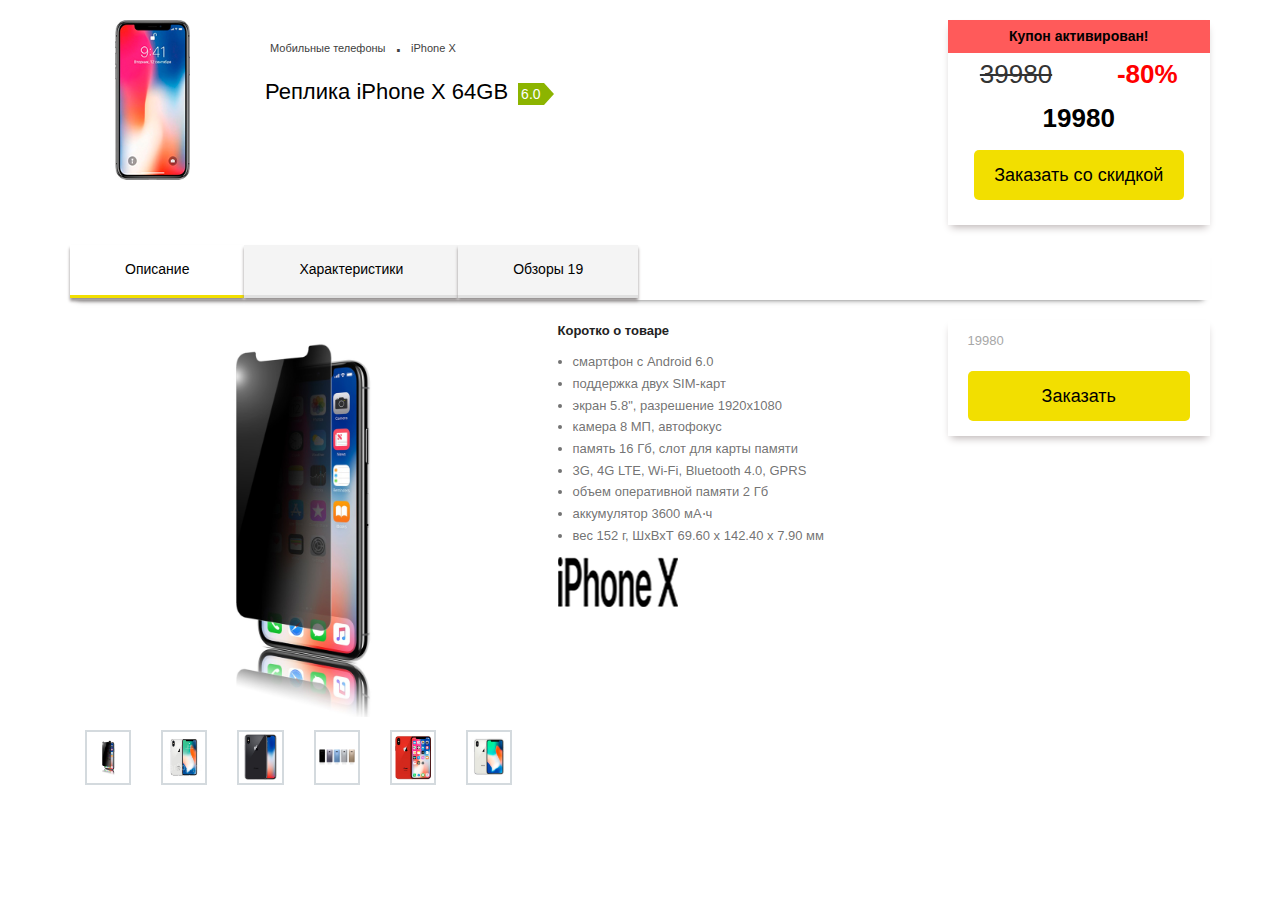
==== Ntcn/Test/index.html @ 2e4c531d "Тестовое" ====
<!DOCTYPE html>
<html lang="ru">
<head>

<script src="https://cdnjs.cloudflare.com/ajax/libs/jquery/2.1.4/jquery.min.js"></script>
<script src="js/jquery.inputmask.bundle.js"></script>

	<title>Смартфон Samsung Galaxy S8</title>
	<link rel="" type="" href="">
	<meta charset="utf-8">
	<meta name="viewport" content="width=device-width, initial-scale=1">
	<meta name="viewport" content="width=device-width, initial-scale=1, maximum-scale=1, user-scalable=no">
	<link rel="stylesheet" type="text/css" href="css/bootstrap.css">
	<link rel="stylesheet" type="text/css" href="css/text.css">
	<link rel="stylesheet" type="text/css" href="css/media.css">
	<link rel="shortcut icon" href="favicon83.ico">
	<link rel="stylesheet" href="https://use.fontawesome.com/releases/v5.8.1/css/all.css" integrity="sha384-50oBUHEmvpQ+1lW4y57PTFmhCaXp0ML5d60M1M7uH2+nqUivzIebhndOJK28anvf" crossorigin="anonymous">
	<meta property="og:title" content="Смартфон Samsung Galaxy S8"/>
    <meta property="og:description" content="По лучшей цене. Есть в наличии"/>
    <meta property="og:image" content="images/6.jpg"/>
<script type="text/javascript">
                                        offers = '{"RU":{"country":"\u0420\u043e\u0441\u0441\u0438\u044f","cost":"9990","cost_delivery":"500","currency":"\u0440\u0443\u0431.","cost_promo":19980},"UA":{"country":"\u0423\u043a\u0440\u0430\u0438\u043d\u0430","cost":"3399","cost_delivery":"100","currency":"\u0433\u0440\u043d.","cost_promo":"16995"},"KZ":{"country":"\u041a\u0430\u0437\u0430\u0445\u0441\u0442\u0430\u043d","cost":"42000","cost_delivery":"2000","currency":"\u0442\u0435\u043d\u0433\u0435","cost_promo":"210000"}}';
                                        country_name = 'Russian Federation';
                                        country_code = 'RU'; flex_geo_enable = 'true';
                                        // add variable for some additional params
                                        custom_params = '';
                                    </script>
                                    </head>
<body>
<!-- Modal transition -->

<div id="bg_popup">
<div id="popup">
<a class="close"><i class="fas fa-times"></i></a>	
<form class="form">
<label for="name">Имя</label>
<input type="text" id="name" name="name" class="style" placeholder="Имя*" required>
<label for="tel">Телефон</label>
<input type="tel" id="tel" name="tel" class="style" placeholder="8(XXX)XXX-XX-XX" pattern="8\([0-9]{3}\)[0-9]{3}-[0-9]{2}-[0-9]{2}" required>
 <button class="btn">Заказать</button>			 
</form>
</div>
</div>
	<header>
		<div class="container">
			<div class="row">
				<div class="col-lg-2 col-md-2 col-sm-2 col-xs-12">
					<div class="logo">
						<a href=""><img src="images/iphone.logo.jpg"></a>
					</div>
				</div>
				<div class="col-lg-7 col-md-7 col-sm-6 col-xs-12">
					<div class="title">
						<div class="title-a">
							<a href="#">Мобильные телефоны</a>
							<span>.</span>
							<a href="#">iPhone X</a>
						</div>
						<div class="title-h1">
							<h1><a href="#">Реплика iPhone X 64GB</a><span>6.0</span></h1>
						</div>
					</div>
				</div>
				<div class="col-lg-3 col-md-3 col-sm-4 col-xs-12">
					<div class="count">
						<div class="count-text-info">
							<span>Купон активирован!</span>
						</div>
						<div class="count-sum-sale">
						<span class="aftr-sum">39980 </span>
							<span class="before-sum">-80%</span>
						</div>
						<div class="count-head-sum">
							<span>19980</span>
						</div>
						<div class="count-sum-btn">
							<button data-toggle="modal" data-target="#myModal">Заказать со скидкой</button>
						</div>
					</div>
				</div>
			</div>
		</div>
	</header>
	<nav>
		<div class="container">
			<div class="row">
				<div class="col-lg-12 col-md-12 col-sm-12 col-xs-12">
					<div class="menu">
						<ul>
							<li><a href="#"  onclick="showDiv('1');return false" class="main-active">Описание</a></li>
							<li><a href="#"  onclick="showDiv('2');return false">Характеристики</a></li>
							<li><a href="#"  onclick="showDiv('3');return false">Обзоры 19</a></li>
						</ul>
					</div>
				</div>
			</div>
		</div>
	</nav>



<div id="divLinks">
<div class="description" id="room1">
	<section class="section1">
		<div class="container">
			<div class="row">
				<div class="col-lg-5 col-md-5 col-sm-7 col-xs-12">
					<div class="sec1-slider-box">
						  	<div class="mySlides">
		    					<img src="images/1.jpg" id="zoom_1">
						  	</div>
						  	<div class="mySlides">
						    	<img src="images/2.jpg" id="zoom_2">
						  	</div>
						  	<div class="mySlides">
						    	<img src="images/3.jpg" id="zoom_3">
						  	</div>
						  	<div class="mySlides">
						    	<img src="images/4.jpg" id="zoom_4">
						  	</div>
						  	<div class="mySlides">
						    	<img src="images/5.jpg" id="zoom_5">
						  	</div>
						  		<div class="mySlides">
						    	<img src="images/6.jpg" id="zoom_6">
						  	</div>

					  	<div class="col-lg-2 col-md-2 col-sm-2 col-xs-4">
					  		<div class="cursor">
					      		<img src="images/1.jpg" onclick="currentSlide(1)">
					      	</div>
					    </div>
					    <div class="col-lg-2 col-md-2 col-sm-2 col-xs-4">
					    	<div class="cursor">
					      		<img src="images/2.jpg" onclick="currentSlide(2)">
					  		</div>
					    </div>
					    <div class="col-lg-2 col-md-2 col-sm-2 col-xs-4">
					    	<div class="cursor">
					 	 		<img src="images/3.jpg" onclick="currentSlide(3)">
					 		</div>
					    </div>
					    <div class="col-lg-2 col-md-2 col-sm-2 col-xs-4">
					    	<div class="cursor">
					      		<img src="images/4.jpeg" onclick="currentSlide(4)">
					  		</div>
					    </div>
					     <div class="col-lg-2 col-md-2 col-sm-2 col-xs-4">
					    	<div class="cursor">
					      		<img src="images/5.jpg" onclick="currentSlide(5)">
					  		</div>
					    </div>
					     <div class="col-lg-2 col-md-2 col-sm-2 col-xs-4">
					    	<div class="cursor">
					      		<img src="images/6.jpg" onclick="currentSlide(6)">
					  		</div>
					    </div>

					</div>
				</div>
				<div class="col-lg-4 col-md-4 col-sm-5 col-xs-12">
					<div class="info-tavarov">
						<p>Коротко о товаре</p>
						<ul>
							<li>смартфон с Android 6.0</li>
							<li>поддержка двух SIM-карт</li>
							<li>экран 5.8", разрешение 1920x1080</li>
							<li>камера 8 МП, автофокус</li>
							<li>память 16 Гб, слот для карты памяти</li>
							<li>3G, 4G LTE, Wi-Fi, Bluetooth 4.0, GPRS</li>
							<li>объем оперативной памяти 2 Гб</li>
							<li>аккумулятор 3600 мА⋅ч</li>
							<li>вес 152 г, ШxВxТ 69.60 x 142.40 x 7.90 мм</li>
						</ul>

					</div>
					<div class="samsung-logo">
						<img src="images/samsung-logo.png">

					</div>
				</div>
				<div class="col-lg-3 col-md-3 col-sm-12 col-xs-12">
					<div class="delyvery">
						<span>19980</span>
						<!--<span class="main-check">Цвет товара:
							<label>
								<input type="radio" name="gender">
								<span class="checkmark chcol-1"></span>
							</label>
							<label>
								<input type="radio" name="gender">
								<span class="checkmark chcol-2"></span>
							</label>
							<label>
								<input type="radio" name="gender">
								<span class="checkmark chcol-3"></span>
							</label>
							<label>
								<input type="radio" name="gender">
								<span class="checkmark chcol-4"></span>
							</label>
						</span>-->
						<button data-toggle="modal" data-target="#myModal">Заказать</button>
					</div>
				</div>
			</div>
		</div>
	</section>
</div>

<div class="description" id="room2">
	<section class="section2">
		<div class="container">
			<div class="row">
				<div class="col-lg-12 col-md-12 col-sm-12 col-xs-12">
					<div class="sec2-title">
						<h2>Подробные характеристики</h2>
					</div>
					<ul class="color">
						<li><span class="af-span">Цвет</span>
							<span class="liner"></span>
							<span class="cl1"></span>
							<span class="cl2"></span>
							<span class="cl3"></span>
							<span class="cl4"></span>
						</li>
					</ul>
					<p class="main-title">Общие характеристики</p>
					<ul class="color">
						<li><span class="af-span">Тип</span>
							<span class="liner"></span>
							<span class="main-span">смартфон</span>
						</li>
						<li><span class="af-span">Версия ОС</span>
							<span class="liner"></span>
							<span class="main-span">Android 6.0</span>
						</li>
						<li><span class="af-span">Тип корпуса</span>
							<span class="liner"></span>
							<span class="main-span">моноблок</span>
						</li>
						<li><span class="af-span">Тип SIM-карты</span>
							<span class="liner"></span>
							<span class="main-span">nano SIM</span>
						</li>
						<li><span class="af-span">Количество SIM-карт</span>
							<span class="liner"></span>
							<span class="main-span">2</span>
						</li>
						<li><span class="af-span">Режим работы нескольких SIM-карт</span>
							<span class="liner"></span>
							<span class="main-span">попеременный</span>
						</li>
						<li><span class="af-span">Вес</span>
							<span class="liner"></span>
							<span class="main-span">152 г</span>
						</li>
						<li><span class="af-span">Размеры (ШxВxТ)</span>
							<span class="liner"></span>
							<span class="main-span">69.60 x 142.40 x 7.90 мм</span>
						</li>
					</ul>

					<p class="main-title">Экран</p>
					<ul class="color">
						<li><span class="af-span">Тип экрана</span>
							<span class="liner"></span>
							<span class="main-span">цветной AMOLED, сенсорный</span>
						</li>
						<li><span class="af-span">Тип сенсорного экрана</span>
							<span class="liner"></span>
							<span class="main-span">мультитач, емкостный</span>
						</li>
						<li><span class="af-span">Диагональ</span>
							<span class="liner"></span>
							<span class="main-span">5.8 дюйм.</span>
						</li>
						<li><span class="af-span">Изогнутый экран</span>
							<span class="liner"></span>
							<span class="main-span">есть</span>
						</li>
						<li><span class="af-span">Размер изображения</span>
							<span class="liner"></span>
							<span class="main-span">1920x1080</span>
						</li>
						<li><span class="af-span">Соотношение сторон</span>
							<span class="liner"></span>
							<span class="main-span">18.5:9</span>
						</li>
						<li><span class="af-span">Автоматический поворот экрана</span>
							<span class="liner"></span>
							<span class="main-span">есть</span>
						</li>
						<li><span class="af-span">Устойчивое к царапинам стекло</span>
							<span class="liner"></span>
							<span class="main-span">есть</span>
						</li>
					</ul>

					<p class="main-title">Звонки</p>
					<ul class="color">
						<li><span class="af-span">Световая индикация событий</span>
							<span class="liner"></span>
							<span class="main-span">есть</span>
						</li>
					</ul>

					<p class="main-title">Мультимедийные возможности</p>
					<ul class="color">
						<li><span class="af-span">Тыловая фотокамера</span>
							<span class="liner"></span>
							<span class="main-span">8 МП</span>
						</li>
						<li><span class="af-span">Фотовспышка</span>
							<span class="liner"></span>
							<span class="main-span">тыльная, светодиодная</span>
						</li>
						<li><span class="af-span">Функции тыловой фотокамеры</span>
							<span class="liner"></span>
							<span class="main-span">автофокус, оптическая стабилизация</span>
						</li>
						<li><span class="af-span">Запись видеороликов</span>
							<span class="liner"></span>
							<span class="main-span">есть</span>
						</li>
						<li><span class="af-span">Макс. разрешение видео</span>
							<span class="liner"></span>
							<span class="main-span">1920x1080</span>
						</li>
						<li><span class="af-span">Макс. частота кадров видео</span>
							<span class="liner"></span>
							<span class="main-span">30 кадров/с</span>
						</li>
						<li><span class="af-span">30 кадров/с</span>
							<span class="liner"></span>
							<span class="main-span">есть, 8 млн пикс.</span>
						</li>
						<li><span class="af-span">Аудио</span>
							<span class="liner"></span>
							<span class="main-span">AAC, AMR, MIDI, MP3, WAV, WMA</span>
						</li>
						<li><span class="af-span">Разъем для наушников</span>
							<span class="liner"></span>
							<span class="main-span">3.5 мм</span>
						</li>
					</ul>

					<p class="main-title">Связь</p>
					<ul class="color">
						<li><span class="af-span">Стандарт</span>
							<span class="liner"></span>
							<span class="main-span">GSM 900/1800/1900, 3G, 4G LTE, LTE-A Cat. 16, VoLTE</span>
						</li>
						<li><span class="af-span">Интерфейсы</span>
							<span class="liner"></span>
							<span class="main-span">USB, Wi-Fi, Bluetooth 4.0</span>
						</li>
						<li><span class="af-span">Спутниковая навигация</span>
							<span class="liner"></span>
							<span class="main-span">GPS-приемник</span>
						</li>
						<li><span class="af-span">Cистема A-GPS</span>
							<span class="liner"></span>
							<span class="main-span">есть</span>
						</li>
					</ul>

					<p class="main-title">Память и процессор</p>
					<ul class="color">
						<li><span class="af-span">Процессор</span>
							<span class="liner"></span>
							<span class="main-span">Процессор A9 4-х ядерные 64-битный</span>
						</li>
						<li><span class="af-span">Количество ядер процессора</span>
							<span class="liner"></span>
							<span class="main-span">4</span>
						</li>
						<li><span class="af-span">Объем встроенной памяти</span>
							<span class="liner"></span>
							<span class="main-span">16 Гб</span>
						</li>
						<li><span class="af-span">Объем оперативной памяти</span>
							<span class="liner"></span>
							<span class="main-span">2 Гб</span>
						</li>
						<li><span class="af-span">Слот для карт памяти</span>
							<span class="liner"></span>
							<span class="main-span">есть, (совмещен со слотом для второй SIM-карты)</span>
						</li>
					</ul>

					<p class="main-title">Питание</p>
					<ul class="color">
						<li><span class="af-span">Емкость аккумулятора</span>
							<span class="liner"></span>
							<span class="main-span">3600 мА⋅ч</span>
						</li>
						<li><span class="af-span">Аккумулятор</span>
							<span class="liner"></span>
							<span class="main-span">несъемный</span>
						</li>
						<li><span class="af-span">Время работы в режиме разговора</span>
							<span class="liner"></span>
							<span class="main-span">до 10 ч</span>
						</li>
						<li><span class="af-span">Время работы в режиме прослушивания музыки</span>
							<span class="liner"></span>
							<span class="main-span">до 12 ч</span>
						</li>
						<li><span class="af-span">Тип разъема для зарядки</span>
							<span class="liner"></span>
							<span class="main-span">USB</span>
						</li>
					</ul>

					<p class="main-title">Другие функции</p>
					<ul class="color">
						<li><span class="af-span">Громкая связь (встроенный динамик)</span>
							<span class="liner"></span>
							<span class="main-span">есть</span>
						</li>
						<li><span class="af-span">Управление</span>
							<span class="liner"></span>
							<span class="main-span">голосовой набор, голосовое управление</span>
						</li>
						<li><span class="af-span">Режим полета</span>
							<span class="liner"></span>
							<span class="main-span">есть</span>
						</li>
						<li><span class="af-span">Датчики</span>
							<span class="liner"></span>
							<span class="main-span">Датчик направления, гироскоп, датчик приближения</span>
						</li>
						<li><span class="af-span">Фонарик</span>
							<span class="liner"></span>
							<span class="main-span">есть</span>
						</li>
					</ul>


					<p class="main-title">Дополнительная информация</p>
					<ul class="color">
						<li><span class="af-span">Оценка <a href="#">Роскачества</a></span>
							<span class="liner"></span>
							<span class="main-span"><a href="#">4.5</a></span>
						</li>
						<li><span class="af-span">Поддержка RAW</span>
							<span class="liner"></span>
							<span class="main-span">есть</span>
						</li>
						<li><span class="af-span">Комплектация</span>
							<span class="liner"></span>
							<span class="main-span">коробка, наушники, usb - кабель, зарядное устройство, скрепка для сим-карт, краткое описание аппарата.</span>
						</li>
						<li><span class="af-span">Дата анонсирования</span>
							<span class="liner"></span>
							<span class="main-span">2017-03-29</span>
						</li>
						<li><span class="af-span">Дата начала продаж</span>
							<span class="liner"></span>
							<span class="main-span">2017-04-21</span>
						</li>
					</ul>
				</div>
			</div>
		</div>
	</section>
</div>

<div class="description" id="room3">
	<section class="section3">
		<div class="container">
			<div class="row">
				<div class="col-lg-12 col-md-12 col-sm-12 col-xs-12">
					<div class="sec2-title">
						<h2>Видеообзоры</h2>
					</div>
				</div>
				<div class="col-lg-6 col-md-6 col-sm-6 col-xs-12">
					<iframe width="100%" height="395" src="https://www.youtube.com/embed/IqH9C2a4QNs" frameborder="0" allow="accelerometer; autoplay; encrypted-media; gyroscope; picture-in-picture" allowfullscreen></iframe>
				</div>
					<div class="col-lg-6 col-md-6 col-sm-6 col-xs-12">
					<iframe width="100%" height="395" src="https://www.youtube.com/embed/koqaUFPfTGE" frameborder="0" allow="accelerometer; autoplay; encrypted-media; gyroscope; picture-in-picture" allowfullscreen></iframe>
				</div>
					<div class="col-lg-6 col-md-6 col-sm-6 col-xs-12">
					<iframe width="100%" height="395" src="https://www.youtube.com/embed/BSzooELRbNM" frameborder="0" allow="accelerometer; autoplay; encrypted-media; gyroscope; picture-in-picture" allowfullscreen></iframe>
				</div>
					<div class="col-lg-6 col-md-6 col-sm-6 col-xs-12">
					<iframe width="100%" height="395" src="https://www.youtube.com/embed/mRanwjdOTAo" frameborder="0" allow="accelerometer; autoplay; encrypted-media; gyroscope; picture-in-picture" allowfullscreen></iframe>
				</div>
			</div>
		</div>
		<div class="container">
			<div class="row">
				<div class="col-lg-12 col-md-12 col-sm-12 col-xs-12">
					<div class="sec2-title">
						<h2>Обзоры</h2>
					</div>
					<ol class="exemple-text">
						<li>
							<a href="https://www.iphones.ru/iNotes/iphone-x-review
							" class="ex1" target="_blank">Самый полный обзор iPhone X: отвечаем на 27 важных вопросов</a>
							<a href="https://www.iphones.ru/iNotes/iphone-x-review
							" class="ex2" target="_blank">https://www.iphones.ru/iNotes/iphone-x-review
						</a>
						</li>
						<li>
							<a href="https://mobile-review.com/review/apple-iphone-x-fl.shtml
							" class="ex1" target="_blank">Первый взгляд на iPhone X – все за и против</a>
							<a href="https://mobile-review.com/review/apple-iphone-x-fl.shtml
							" class="ex2" target="_blank">https://mobile-review.com/review/apple-iphone-x-fl.shtml
						</a>
						</li>
						<li>
							<a href="https://hitech.vesti.ru/article/688009/
							" class="ex1" target="_blank">Поколение "Икс": полный обзор новейшего iPhone</a>
							<a href="https://hitech.vesti.ru/article/688009/
							" class="ex2" target="_blank">https://hitech.vesti.ru/article/688009/</a>
						</li>
						<li>
							<a href="https://www.apple-iphone.ru/review/iphone-x-obzor/" class="ex1" target="_blank">Айфон X — обзор, цена, где купить, фото и характеристики</a>
							<a href="https://www.apple-iphone.ru/review/iphone-x-obzor/" class="ex2" target="_blank">https://www.apple-iphone.ru/review/iphone-x-obzor/</a>
						</li>
						<li>
							<a href="http://zoom.cnews.ru/publication/item/59182" class="ex1" target="_blank">Обзор Apple iPhone X: большой маленький экран</a>
							<a href="http://zoom.cnews.ru/publication/item/59182" class="ex2" target="_blank">http://zoom.cnews.ru/publication/item/59182</a>
						</li>
						<li>
							<a href="https://www.ixbt.com/mobile/apple-iphone-x.html" class="ex1" target="_blank">Обзор смартфона Apple iPhone X: новейший флагман с почти безрамочным OLED-экраном
							</a>
							<a href="https://www.ixbt.com/mobile/apple-iphone-x.html" class="ex2" target="_blank">https://www.ixbt.com/mobile/apple-iphone-x.html</a>
						</li>
						<li>
							<a href="https://www.iphones.ru/iNotes/obzor-iphone-xr-10-29-2018" class="ex1" target="_blank">Обзор iPhone X+: новая эра смартфонов</a>
							<a href="https://www.iphones.ru/iNotes/obzor-iphone-xr-10-29-2018" class="ex2" target="_blank">https://www.iphones.ru/iNotes/obzor-iphone-xr-10-29-2018</a>
						</li>
						<li>
							<a href="http://i2hard.ru/reviews/obzor-i-testirovanie-samsung-galaxy-s8+.html" class="ex1" target="_blank">Обзор iPhone XR. Это лучший айфон 2018 года</a>
							<a href="http://i2hard.ru/reviews/obzor-i-testirovanie-samsung-galaxy-s8+.html" class="ex2" target="_blank">http://i2hard.ru/reviews/obzor-i-testirovanie-samsung-galaxy-s8+.html</a>
						</li>
						<li>
							<a href="https://appleinsider.ru/tag/iphone-xr" class="ex1" target="_blank">iPhone XR</a>
							<a href="https://appleinsider.ru/tag/iphone-xr" class="ex2" target="_blank">https://appleinsider.ru/tag/iphone-xr</a>
						</li>
						<li>
							<a href="https://lifehacker.ru/obzor-iphone-xr/" class="ex1" target="_blank">Обзор iPhone XR — нового смартфона Apple за 65 тысяч рублей</a>
							<a href="https://lifehacker.ru/obzor-iphone-xr/" class="ex2" target="_blank">https://lifehacker.ru/obzor-iphone-xr/</a>
						</li>
						<li>
							<a href="https://mobile-review.com/articles/2018/10-reasons-iphone-xr.shtml" class="ex1" target="_blank">Десять причин покупать Apple iPhone XR</a>
							<a href="https://mobile-review.com/articles/2018/10-reasons-iphone-xr.shtml" class="ex2" target="_blank">https://mobile-review.com/articles/2018/10-reasons-iphone-xr.shtml</a>
						</li>
						<li>
							<a href="https://www.notebookcheck-ru.com/Smartfon-Apple-iPhone-XR-Obzor-ot-Notebookcheck.359506.0.html" class="ex1" target="_blank">Смартфон Apple iPhone XR. Обзор от Notebookcheck</a>
							<a href="https://www.notebookcheck-ru.com/Smartfon-Apple-iPhone-XR-Obzor-ot-Notebookcheck.359506.0.html" class="ex2" target="_blank">https://www.notebookcheck-ru.com/Smartfon-Apple-iPhone-XR-Obzor-ot-Notebookcheck.359506.0.html</a>
						</li>
						<li>
							<a href="https://www.svyaznoy.ru/catalog/phone/224/4216205/specs" class="ex1" target="_blank">Технические характеристики Apple iPhone XR 64GB (белый)</a>
							<a href="https://www.svyaznoy.ru/catalog/phone/224/4216205/specs" class="ex2" target="_blank">https://www.svyaznoy.ru/catalog/phone/224/4216205/specs</a>
						</li>
						<li>
							<a href="https://prophotos.ru/reviews/20836-apple-iphone-xr-test" class="ex1" target="_blank">Apple iPhone Xr: обзор смартфона</a>
							<a href="https://prophotos.ru/reviews/20836-apple-iphone-xr-test" class="ex2" target="_blank">https://prophotos.ru/reviews/20836-apple-iphone-xr-test</a>
						</li>
						<li>
							<a href="https://42.tut.by/540459" class="ex1" target="_blank">Настоящие произведения искусства: обзор Samsung Galaxy S8 и Galaxy S8+</a>
							<a href="https://42.tut.by/540459" class="ex2" target="_blank">https://42.tut.by/540459</a>
						</li>
						<li>
							<a href="https://photar.ru/iphone-xr-review/" class="ex1" target="_blank">ОбзорыiPhone XR. Обзор камеры смартфона</a>
							<a href="https://photar.ru/iphone-xr-review/" class="ex2" target="_blank">https://photar.ru/iphone-xr-review/</a>
						</li>
						<li>
							<a href="https://www.iphones.ru/iNotes/h-prichin-kupit-iphone-x-v-2018-godu-09-20-2018" class="ex1" target="_blank">6 причин найти и купить iPhone X в 2018 году</a>
							<a href="https://www.iphones.ru/iNotes/h-prichin-kupit-iphone-x-v-2018-godu-09-20-2018" class="ex2" target="_blank">https://www.iphones.ru/iNotes/h-prichin-kupit-iphone-x-v-2018-godu-09-20-2018</a>
						</li>
						<li>
							<a href="https://lifehacker.ru/2-months-with-iphone-x/" class="ex1" target="_blank">2 месяца с iPhone X: личный опыт</a>
							<a href="https://lifehacker.ru/2-months-with-iphone-x/" class="ex2" target="_blank">https://lifehacker.ru/2-months-with-iphone-x/</a>
						</li>
						<li>
							<a href="https://appleinsider.ru/tag/iphone-x" class="ex1" target="_blank"> Обзор iPhone X</a>
							<a href="https://appleinsider.ru/tag/iphone-x" class="ex2" target="_blank">https://appleinsider.ru/tag/iphone-x</a>
						</li>
					</ol>
				</div>
			</div>
		</div>
	</section>
	<footer style="">
	   <p>ООО "ИНТЕРНЕТ ТОРГОВЛЯ" ОГРН: 5137746174242 ИНН: 7726736185</p>
<p>117105, ГОРОД МОСКВА, ШОССЕ ВАРШАВСКОЕ, ДОМ 1, СТРОЕНИЕ 1-2, ОФИС 350</p>





            <p class="conf-link doclinks">
        <a class="nav-link"  href="" onclick="window.open('http://netixtrader.com/policy2.php'); return false;">Политика конфиденциальности </a>
      </p>

<!--       <p class="policy-link doclinks"> -->
<!--         <a class="nav-link"  href="" onclick="window.open('http://netixtrader.com/policy2.php'); return false;">Условия оформления заказа</a> -->
<!--       </p> -->


	</footer>
</div>



</div>




<div id="myModal" class="modal fade" role="dialog">
  <div class="modal-dialog">
    <div class="modal-content">
    	<div class="modal-header">
        	<button type="button" class="close" data-dismiss="modal">&times;</button>
      	</div>
      	<div class="contact">
			<form action="/order" class="al-form" method="post">

  <select name="country" class="al-country" style="display:none;"></select>
    				<input type="text" name="name" placeholder="Имя*">
				<input type="text" name="phone" placeholder="телефон*">
				<span class="main-check">Цвет товара:
                  <label>
                    <input type="radio" name="color" value="голубой">
                    <span class="checkmark chcol-1"></span>
                  </label>
                  <label>
                    <input type="radio" name="color" value="жёлтый">
                    <span class="checkmark chcol-2"></span>
                  </label>
                  <label>
                    <input type="radio" name="color" value="фиолетовый">
                    <span class="checkmark chcol-3"></span>
                  </label>
                  <label>
                    <input type="radio" name="color" value="чёрный">
                    <span class="checkmark chcol-4"></span>
                  </label>
                </span>
                <input type="hidden" name="address" value="КУПОН - Цвет: не выбран">
				<div class="contact-btn">
					<button>КУПИТЬ</button>
				</div>
			</form>
		</div>
    </div>
  </div>
</div>

  <script type="text/javascript" src="js/jquery-3.2.1.min.js"></script>
  <script type="text/javascript" src="js/init.js"></script>
  <script type="text/javascript" src="js/bootstrap.min.js"></script>
  <script type="text/javascript" src="js/jquery.elevateZoom-3.0.8.min.js"></script>
  <script type="text/javascript" src="js/jquery.elevatezoom.js"></script>
  <script type="text/javascript">
    var slideIndex = 1;
    showSlides(slideIndex);

    function plusSlides(n) {
      showSlides(slideIndex += n);
    }

    function currentSlide(n) {
      showSlides(slideIndex = n);
    }

    function showSlides(n) {
      var i;
      var slides = document.getElementsByClassName("mySlides");
      var dots = document.getElementsByClassName("demo");
      var captionText = document.getElementById("caption");
      if (n > slides.length) {slideIndex = 1}
      if (n < 1) {slideIndex = slides.length}
      for (i = 0; i < slides.length; i++) {
          slides[i].style.display = "none";
      }

      slides[slideIndex-1].style.display = "block";
    }
    $("#zoom_1").elevateZoom({easing : true});
    $("#zoom_2").elevateZoom({easing : true});
    $("#zoom_3").elevateZoom({easing : true});
    $("#zoom_4").elevateZoom({easing : true});
    $("#zoom_5").elevateZoom({easing : true});
    $("#zoom_6").elevateZoom({easing : true});
  </script>
  <script>
    var address = document.querySelector('input[name=address]');
    var color = document.querySelectorAll('input[name=color]');
    color.forEach(function(item) {
        item.addEventListener('click', function() {
          address.setAttribute('value','КУПОН - Цвет: ' + item.getAttribute('value'));
        });
      }
    );
  </script>

<script type="text/javascript">
                                        al_offers_obj = '{"RU":{"country":"\u0420\u043e\u0441\u0441\u0438\u044f","cost":"9990","cost_delivery":"500","currency":"\u0440\u0443\u0431.","cost_promo":19980},"UA":{"country":"\u0423\u043a\u0440\u0430\u0438\u043d\u0430","cost":"3399","cost_delivery":"100","currency":"\u0433\u0440\u043d.","cost_promo":"16995"},"KZ":{"country":"\u041a\u0430\u0437\u0430\u0445\u0441\u0442\u0430\u043d","cost":"42000","cost_delivery":"2000","currency":"\u0442\u0435\u043d\u0433\u0435","cost_promo":"210000"}}';
                                    </script><div id="al-modal" style="vartical-align: middle;font-family: Helvetica,Arial,​sans-serif;font-weight: 400;text-align:center;background: #FFFFFF;border-radius: 10px;box-shadow: 0 1px 5px 0 rgba(0, 0, 0, 0.16);display: none;left: 50%;margin-left: -200px;margin-top: -100px;opacity: 1;padding: 45px 40px 40px;position: fixed;top: 50%;width: 400px;z-index: 1000;">
    <span class="al-modal-close" style="width: 21px;height: 21px;position: absolute;top: 10px;right: 10px;cursor: pointer;display: block;">x</span>
    <div id="al-modal-content" style="padding: 10px 0 15px 0;"></div>
    <div class="al-modal-close" style="color: #000;background: linear-gradient(to bottom, #35870d 4%, #297b00 100%) repeat scroll 0 0 rgba(0, 0, 0, 0);border: medium none;border-radius: 5px;box-shadow: 0 -1px 0 0 rgba(13, 69, 9, 1) inset, 0 1px 1px 0 rgba(0, 0, 0, 0.22);color: #fff;cursor: pointer;display: block;text-align: center;text-decoration: none;font-size: 18px;height: 53px;line-height: 53px;margin: 0 auto;width: 235px;">OK</div>
</div>
<div id="al-modal-overlay" style="z-index: 999; position: fixed; background-color: #efeee9; opacity: 0.8; width: 100%; height: 100%; top: 0; left: 0; cursor: pointer;display: none;"></div>

<script type="text/javascript">
    var jQ = false;
    function initJQ() {
        if (typeof(jQuery) == 'undefined') {
            if (!jQ) {
                jQ = true;
                document.write('<script type="text/javascript" src="http://ajax.googleapis.com/ajax/libs/jquery/1.11.2/jquery.min.js"><\/script>');
            }
            setTimeout('initJQ()', 50);
        } else {
        (function($) {
            $(function() {
                //modal window
                function al_modal_show(content){
                    $('#al-modal-content').html(content);
                    $('#al-modal-overlay').fadeIn(400,
                        function(){
                            $('#al-modal')
                                .css('display', 'block')
                                .animate({opacity: 1, top: '50%'}, 200);
                        });
                }

                function al_modal_close(){
                    $('#al-modal').animate({opacity: 0, top: '45%'}, 200, function(){
                        $(this).css('display', 'none');
                        $('#al-modal-overlay').fadeOut(400);
                    });
                    $('#al-modal-content').empty();
                }

                $('body').on('click', '.al-modal-close, #al-modal-overlay', function(){
                    al_modal_close();
                });

                //select country by user
                obj_offers = $.parseJSON(al_offers_obj);
                o_html = '';
                has_active_country = false;
                for ( o_country_code in obj_offers ){
                    if( o_country_code == country_code ){
                        has_active_country = true;
                    }
                    item_offer = obj_offers[o_country_code];

                    if( o_country_code == country_code ){
                        option = $('<option></option>', {value: o_country_code, text: item_offer.country, selected: "selected"});
                    }else{
                        option = $('<option></option>', {value: o_country_code, text: item_offer.country});
                    }

                    if (option[0].outerHTML !== undefined) {
                        html_option = option[0].outerHTML;
                    } else {
                        html_option = option.clone().wrap('<div></div>').parent().html();
                    }

                    //o_html += $('option')'<option value="'+o_country_code+'">' + item_offer.country + '</option>';
                    o_html += html_option;
                }
                if(!has_active_country && typeof(flex_geo_enable) != "undefined" && flex_geo_enable == "true"){
                    // show country block
                    //$('.al-country').show();
                }

                $('.al-country').each(function(i,e){
                    $(this).append(o_html);

                    if(has_active_country){
                        active_val = country_code;
                    }else{
                        active_val = $(this).find("option[value!='']:first").val();
                    }
                    $(this).val(active_val);
                    $(this).find("option[value='"+active_val+"']:first").prop('selected', true);
                });

                if( typeof active_val != 'undefined' ){
                    al_change_country_handler(obj_offers, active_val);
                }

                //change country event handler
                function al_change_country(){
                    current_country_code = $(this).val();
                    obj_offers = $.parseJSON(al_offers_obj);
                    al_change_country_handler(obj_offers, current_country_code);
                }

                $('body').on('change', '.al-country', al_change_country);

                //form submit
                function al_form_submit(){
                    _form = $(this);
                    $.ajax({
                        beforeSend: function(){
                            showLoad();
                        },
                        url: _form.attr('action'),
                        data: _form.serialize(),
                        dataType: 'json',
                        type: 'POST',
                        success: function (response){
                            if(response.status == 'ok'){
                                window.location.href = '/success.html';
                                //notify_msg(response.data, 'success');
                            }else if(response.status == 'error'){
                                notify_msg(response.data, 'error');
                            }else{
                                notify_msg('Unknown error', 'error');
                            }
                        },
                        error:function (xhr, ajaxOptions, thrownError){
                            notify_msg('Server error', 'error');
                        }
                    });
                    return false;
                }

                $('body').on('submit', '.al-form', al_form_submit);

                function notify_msg(msg, type){
                    removeLoad();
                    if( type == 'error' ){
                        //msg = '<span style="color: #a94442;"><strong>Ошибка: </strong>' + msg + '</span>';
                        msg = '<span style="color: #a94442;"><strong>' + msg + '</strong></span>';
                    }else if( type == 'success' ){
                        msg = '<strong><span style="color: #3c763d;">' + msg + '</span></strong>';
                    }
                    al_modal_show(msg);
                }

                function showLoad(){
                    $('body').prepend('<div id="pre-load-al-request" style="bottom: 0; left: 0; margin: auto;position: fixed;right: 0;top: 0;z-index: 999999999;"><div style="left: 0; margin: 0 auto;position: absolute;right: 0;top: 50%;"><div style="height: 50px; margin: 0 auto; position: relative; width: 300px; text-align: center; line-height: 50px; font-size: 20px; font-weight: bold;color: #333333;background: #FFFFFF; border-radius: 6px;box-shadow: 0 0 0 6px rgba(153, 153, 153, .3);">Loading...</div></div></div>');
                }

                function removeLoad(){
                    $('#pre-load-al-request').remove();
                }

                function al_change_country_handler(current_offers, current_country_code){
                    offer = current_offers[current_country_code];

                    if( typeof offer == 'undefined' ){
                        $('.al-cost').html('-');
                        $('.al-cost-promo').html('-');
                        $('.al-cost-delivery').html('-');
                        $('.al-cost-sum').html('-');
                    }else{
                        $('.al-cost').html(offer.cost + ' ' + offer.currency);
                        $('.al-cost-promo').html(offer.cost_promo + ' ' + offer.currency);
                        $('.al-cost-delivery').html(offer.cost_delivery + ' ' + offer.currency);
                        sum = parseInt(offer.cost) + parseInt(offer.cost_delivery);
                        $('.al-cost-sum').html(sum + ' ' + offer.currency);
                    }
                }

                function getAlUserData(name) {
                    var matches = document.cookie.match(new RegExp(
                    "(?:^|; )" + name.replace(/([\.$?*|{}\(\)\[\]\\\/\+^])/g, '\\$1') + "=([^;]*)"
                    ));
                    return matches ? decodeURIComponent(matches[1]) : undefined;
                }

                function getParameterByName(name) {
                    name = name.replace(/[\[]/, "\\[").replace(/[\]]/, "\\]");
                    var regex = new RegExp("[\\?&]" + name + "=([^&#]*)"),
                    results = regex.exec(location.search);
                    return results === null ? "" : decodeURIComponent(results[1].replace(/\+/g, " "));
                }

                function executeFunctionByName(functionName, context /*, args */) {
                    var args = [].slice.call(arguments).splice(2);
                    var namespaces = functionName.split(".");
                    var func = namespaces.pop();
                    for(var i = 0; i < namespaces.length; i++) {
                        context = context[namespaces[i]];
                    }
                    return context[func].apply(this, args);
                }

                function setAlUserData(name, value, options) {
                    options = options || {};

                    var expires = options.expires;

                    if (typeof expires == "number" && expires) {
                        var d = new Date();
                        d.setTime(d.getTime() + expires*1000);
                        expires = options.expires = d;
                    }else{
                        var d = new Date();
                        d.setTime(d.getTime() + 2592000*1000);
                        expires = options.expires = d;
                    }
                    if (expires && expires.toUTCString) {
                        options.expires = expires.toUTCString();
                    }

                    value = encodeURIComponent(value);

                    var updatedCookie = name + "=" + value;

                    for(var propName in options) {
                        updatedCookie += "; " + propName;
                        var propValue = options[propName];
                        if (propValue !== true) {
                            updatedCookie += "=" + propValue;
                        }
                    }

                    document.cookie = updatedCookie;
                }

                function deleteAlUserData(name) {
                    setCookie(name, "", { expires: -1 })
                }

                function getUrlQueryString(){
                    return window.location.href.slice(window.location.href.indexOf('?') + 1);
                }

                function getSystemParams(){
                    function getApp() {
                        try {
                            return navigator.appCodeName;
                        } catch (err) {
                            return null;
                        }
                    }

                    function getAppName() {
                        try {
                            return navigator.appName;
                        } catch (err) {
                            return null;
                        }
                    }

                    function getAppVersion() {
                        try {
                            return navigator.appVersion;
                        } catch (err) {
                            return null;
                        }
                    }

                    function getAppPlatform() {
                        try {
                            return navigator.platform;
                        } catch (err) {
                            return null;
                        }
                    }

                    function getJavaEnabled(){
                        try {
                            return navigator.javaEnabled();
                        } catch (err) {
                            return null;
                        }
                    }

                    function getCookieEnabled(){
                        try {
                            return navigator.cookieEnabled;
                        } catch (err) {
                            return null;
                        }
                    }

                    function getLanguage() {
                        try {
                            if (navigator.userLanguage == "string") {
                                return(navigator.userLanguage);
                            } else if (navigator.language == "string") {
                                return(navigator.language);
                            } else {
                                return null;
                            }
                        } catch (err) {
                            return null;
                        }
                    }

                    function versionMinor() {
                        try {
                            var appVers = navigator.appVersion;

                            var pos, versMinor = 0;

                            if ((pos = appVers.indexOf ("MSIE")) > -1) {
                                versMinor = parseFloat(appVers.substr (pos+5));
                            } else {
                                versMinor = parseFloat(appVers);
                            }

                            return (versMinor);
                        } catch (err) {
                            return null;
                        }
                    }

                    function versionMajor() {
                        try {
                            return parseInt(navigator.appVersion,10)
                        } catch (err) {
                            return null;
                        }
                    }

                    function screenWidth() {
                        try {
                            if (window.screen) {
                                return(screen.width);
                            } else {
                                return(0);
                            }
                        } catch (err) {
                            return null;
                        }
                    }

                    function screenHeight() {
                        try {
                            if (window.screen) {
                                return(screen.height);
                            } else {
                                return(0);
                            }
                        } catch (err) {
                            return null;
                        }
                    }

                    function getTzOffset(){
                        try {
                            offset = new Date().getTimezoneOffset();
                            return (-1)*(offset*60);
                        } catch (err) {
                            return null;
                        }
                    }

                    return {
                        'app': getApp(),
                        'app_name': getAppName(),
                        'app_version': getAppVersion(),
                        'language': getLanguage(),
                        'platform': getAppPlatform(),
                        'java_enabled': getJavaEnabled(),
                        'cookie_enabled': getCookieEnabled(),
                        'browser_ver_minor': versionMajor(),
                        'browser_ver_major': versionMinor(),
                        's_width': screenWidth(),
                        's_height': screenHeight(),
                        'tz_offset': getTzOffset()
                    }
                }

                function alInintUserData(){
                    var vars = [], hash;
                    var hashes = getUrlQueryString().split('&');

                    if( hashes.length > 1 ){
                        for(var i = 0; i < hashes.length; i++){
                            hash = hashes[i].split('=');
                            //vars.push(hash[0]);
                            //vars[hash[0]] = hash[1];
                            name = hash[0];
                            value = hash[1];
                            setAlUserData(name, value);
                        }
                    }
                    setAlUserData('_allocation', window.location.href);
                    setAlUserData('_alreferer', document.referrer);

                    qs = getUrlQueryString();
                    if( getAlUserData('_alquery') == undefined && qs ){
                        setAlUserData('_alquery', qs);
                    }

                    try{
                        setAlUserData('_alsystems', JSON.stringify(getSystemParams()));
                    }catch(err){
                        //console.log(err)
                    }
                }

                //Init user data
                alInintUserData();
            })
            })(jQuery)
        }
    }
initJQ();
</script>
                 <!-- Modal transition -->
<script type="text/javascript">
  window.onload = function () {
    setTimeout(function() {
      var vaLS = $("#bg_popup");
      var flag = 1;
      if(vaLS.length > 0) {
        $(window).mouseout(function(e){
          if(e.pageY - $(window).scrollTop() > 1 && flag == 1)
            vaLS.fadeIn(300);
          flag = 0;
        });
        $("#bg_popup").click(function(e){
          if (e.target !== this) return;
            vaLS.fadeOut(300);
        });
        $(".close").click(function(e){
          vaLS.fadeOut(300);
        });
      }
    }, 3000);
  }
</script>
<script> 
 $(function() {
   $('#tel').inputmask("99-9999999");
 });
 </script>


</body>
</html>
---- Ntcn/Test/css/text.css ----
body{
	font-family: sans-serif!important;
	line-height: 1.67;
	background: #fff;
	overflow-x: hidden;
}
a{
	text-decoration: none!important;
}
button,input{
	outline: none!important;
}
   /* Modal transition */
#bg_popup {
position: fixed;
width: 100%;
height: 100%;
top: 0;
left: 0;
display: none;
z-index: 9999;
background-color:rgb(0,0,0,0.5);
}
.form {
display: flex;
flex-direction: column;
align-items:flex-start;
}
.btn {
background-color: yellow;
padding: 10px 50px 10px 50px;
text-transform: uppercase;
margin-top: 20px;
margin-left: 120px;
border: 1px solid black;
}
#popup {
border-radius: 10px;
border: 2px solid black;
padding: 150px 30px 30px 50px;
background-color: #fff;
position: absolute;;
width: 500px;
height:500px;
left: 50%;
top: 50%;
transform: translate(-50%, -50%);
}
.style {
border-radius: 5px;
border: 1px solid black;
padding: 7px 200px 7px 10px;
background-color: #fff;
display: inline-block;
}

#name {
  margin-bottom: 40px;
}
.close {
margin-top: -140px;
margin-right: -23px;
}
header{
	padding: 20px 0;
}
.logo{
    overflow: hidden;
    width: 100%;
    height: 160px;
}
.logo img{
	max-width: 100%;
    max-height: 100%;
    margin: 0 auto;
    display: block;
}
.title-a a{
	font-size: 11px;
	color: #404040;
	padding: 0 5px;
}
.title-a a:hover,.title-h1 h1 a:hover,.comment:hover,
.head-btn button:hover span,.info-tavarov a:hover,
.samsung-logo a:hover,.af-span a:hover,.main-span a:hover,
.ex1:hover,.ex2:hover{
	color: red;
}
.title-a span{
	font-size: 16px;
	font-size: 28px;
	color: #404040;
}
.title-h1 h1{
	margin: 0 0 25px;
	display: inline-block;
}
.title-h1 h1 a{
	font-size: 22px;
	color: black;
}
.title-h1 span{
    font-size: 14px;
    color: white;
    background: #8cb400;
    padding: 3px;
    margin-left: 10px;
    margin-right: 10px;
    position: relative;
}
.title-h1 span:after {
    content: "";
    position: absolute;
    top: 0;
    left: 100%;
    border-top: 11px solid transparent;
    border-left: 10px solid #8cb400;
    border-bottom: 11px solid transparent;
}
.head-btn button{
	width: 125px;
	height: 35px;
	font-size: 13px;
	background: none;
	border: 1px solid #a6a6a6;
	margin-right: 10px;
}
.head-btn i{
    margin-right: 10px;
    color: #b3b2b2;
}
.head-btn button:hover i{
	color: #717171;
}
.count,.delyvery{
    box-shadow: 0 5px 8px -3px #bab2b2;
    padding-bottom: 15px;
}
.count-text-info{
	padding: 5px 0px;
	color: black;
	background: #ff5a5a;
	font-weight: bold;
	text-align: center;
}
.count-sum-sale{
	font-size: 26px;
    justify-content: space-around;
    display: flex;
}
.count-sum-sale .aftr-sum{
	text-decoration: line-through;
}
.count-sum-sale .before-sum{
	color: red;
	font-weight: bold;
}
.count-head-sum{
	text-align: center;
	color: black;
	font-size: 26px;
	font-weight: bold;
}
.count-sum-btn button{
	width: 80%;
	height: 50px;
	border-radius: 5px;
	border: none;
	background: #f2df00;
	color: black;
	font-size: 18px;
	display: block;
	margin: 10px auto;
}
nav{
	position: relative;
	z-index: 999;
}
.menu{
	margin-bottom: 20px;
}
.menu ul{
	list-style: none;
	padding: 0;
	margin: 0;
	display: flex;
	box-shadow: 0 6px 6px -7px;
    border-bottom: 2px solid transparent;
}
.menu li{
	display: inline-block;
	box-shadow: 0px 3px 3px  #969191;
}
.menu li a{
	padding: 13px 55px;
    display: block;
    background: #f4f4f4;
    color: black;
    border-bottom: 3px solid #e0e0e0;
}
.main-active{
	background: white!important;
	border-bottom: 3px solid #f2df00!important;
}
.menu li a:hover{
	background: white;
}
.mySlides,.cursor{		
  margin: 0 auto;
  position: relative;
  overflow: hidden;
}
.mySlides img,.cursor img{
  position: absolute;
  top: 50%;
  transform: translateY(-50%);
  left: 0px;
  right: 0px;
  margin: 0 auto;
  border: 3px solid transparent;
}
.mySlides{
  max-width: 100%;
  height: 400px;
}
.mySlides img,.cursor img{
 	max-width: 100%;
	max-height: 100%;
}
.cursor{
  max-width: 100px;
  height: 55px;
  margin: 10px auto;
  cursor: pointer;
  border: 2px solid #d4dade;
}
.info-tavarov p{
	font-size: 13px;
	font-weight: 700;
	color: #222;
}
.info-tavarov ul{
	padding-left: 15px;
	color: #6b6b6bf2;
	font-size: 13px;
}
.samsung-logo a,.info-tavarov a{
	display: block;
	font-size: 13px;
}
.samsung-logo a span{
	font-weight: bold;
}
.delyvery{
	padding-left: 20px;
	padding-top: 10px;
	padding-right: 20px;
}
.delyvery p{
    font-size: 26px;
    font-weight: 700;
    letter-spacing: .2px;
    color: #222;
}
.delyvery span{
	color: #a7a7a7;
    font-size: 13px;
    display: block;
}
.main-check{
	position: relative;
}
.main-check input{
	display: none!important;
}
.checkmark {
  position: relative;
  top: 10px;
  height: 20px;
  width: 20px;
  background-color: white;
  border-radius: 3px;
  border: 1px solid #cccccc;
  cursor: pointer;
  display: block;
}

.checkmark:after {
    content: "";
    position: absolute;
    display: none;
}
.main-check input:checked ~ .checkmark:after {
    display: block;
}
.checkmark:after {
  left: 7px;
  top: 1px;
  width: 5px;
  height: 13px;
  border: solid white;
  border-width: 0 2px 2px 0;
  -webkit-transform: rotate(45deg);
  -ms-transform: rotate(45deg);
  transform: rotate(43deg);
}
.delyvery button{
	width: 100%;
	height: 50px;
	border-radius: 5px;
	border: none;
	background: #f2df00;
	color: black;
	font-size: 18px;
	margin-top: 20px;
}
.section2{
	margin-top: 50px;
}
.sec2-title{
	border-bottom: 1px solid #e7e7e7;
	padding-bottom: 20px;
	margin-bottom: 40px;
}
.sec2-title h2{
	font-size: 22px;
}
.color{
	list-style: none;
	padding: 0;
	margin: 0;
	font-size: 15px;
	line-height: 2;
}
.color .liner{
    width: 20%;
    border: 1px dashed #cbcbcb;
    display: inline-block;
}
.color .cl1,.color .cl2,.color .cl3,.color .cl4{
	width: 10px;
	height: 10px;
	display: inline-block;
	border-radius: 50px;
	margin: 0 3px;
}
.color .cl1,.chcol-1{
	background-color: #42aaff; 
}
.color .cl2,.chcol-2{
	background-color: #FFD700; 
}
.color .cl3,.chcol-3{
	background-color: #8b00ff; 
}
.color .cl4,.chcol-4{
	background-color: #000000; 
}
.main-title{
	font-size: 18px;
	margin: 30px 0 10px;
	color: black;
}
.exemple-text{
	padding: 0;
	margin: 0;
	counter-reset: list;
	list-style: none;
	position: relative;
}
.exemple-text li{
    padding-left: 40px;
    line-height: 1.37;
    margin-bottom: 20px;
}
.exemple-text li:before{
    counter-increment: list;
    content: counter(list) " ";
    font-size: 16px;
    text-align: center;
    position: absolute;
    left: 0;
    color: black;
}
.ex1,.ex2{
	display: block;
}
.ex1{
	font-size: 16px;
	color: #33c;
	font-weight: bold;
}
.ex2{
	font-size: 13px;
	color: #070;
}

#room2,#room3{
	display: none;
}











/*==========modal-form-css=============*/
.modal-content{
  background: blue;;
  max-width: 550px;
  height: 505px;
  margin: 0 auto;
  position: relative;
  text-align: center;
}
.modal-header{
  border-bottom: 0;
  margin-right: 10px;
  margin-top: -10px;
}
.contact{
  position: absolute;
  top: 50%;
  transform: translateY(-50%);
  left: 0;
  right: 0;
  margin: 0 auto;
}
.contact p{
  font-family: 'HELV-2-ULIGHT', sans-serif;
  font-size: 29.55px;
  margin-bottom: 40px;
}
.modal-content input, select{
  width: 280px!important;
  height: 40px!important;
  display: block;
  border: none;
  margin: 25px auto;
  padding-left: 15px;
  font-size: 16.58px;
  background: #dcf0ff!important;
}
.modal-content input::placeholder{
  color: black;
  font-family: 'Arial Regular', sans-serif;
}
.modal-content .contact-btn button{
  width: 315px;
  height: 40px;
  line-height: 40px;
  margin-top: 25px;
  border: none;
  background: red;
  color: white;
  text-transform: uppercase;
  font-family: 'HELVETIC', sans-serif;
  font-size: 22.07px;
}
/*==========modal-form-css=============*/
#tel {
  margin-bottom: 20px;
}
---- Ntcn/Test/css/media.css ----
@media screen and (max-width: 1200px){
	.count-sum-btn button{
		font-size: 10px;
	}
}	
@media screen and (max-width: 992px){
	.delyvery{
		margin-top: 30px;
	}
}
@media screen and (max-width: 768px){
	.title,.info-tavarov{
		margin-bottom: 30px;
    	text-align: center;
	}
	.title-h1 h1{
		margin-bottom: 0;
	}
	.head-btn{
		margin-top: 20px;
	}
	.menu ul{
		justify-content: center;
	}
	.info-tavarov ul{
		list-style: none;
	}
	.samsung-logo{
		text-align: center;
	}
	.color {
		text-align: center;
	}
	.color li{
		line-height: 1.3;
		margin-bottom: 35px;
	}
	iframe{
		height: 315px;
	}
}
@media screen and (max-width: 600px){
	.menu li a{
		padding: 13px 25px;
	}
}
@media screen and (max-width: 420px){
	.menu li a{
		text-align: center;
	}
	.menu ul,.menu li{
		display: block;
	}
}
@media screen and (max-width: 768px) and (min-width: 200px){
#popup {
width: 300px;
height: 400px;
}
.btn {
position: relative;;
}
.style {
padding: 10px 20px 10px 10px;
}
.form {
margin-top: -70px;
}
.btn {
margin-left: 15px;
}
}
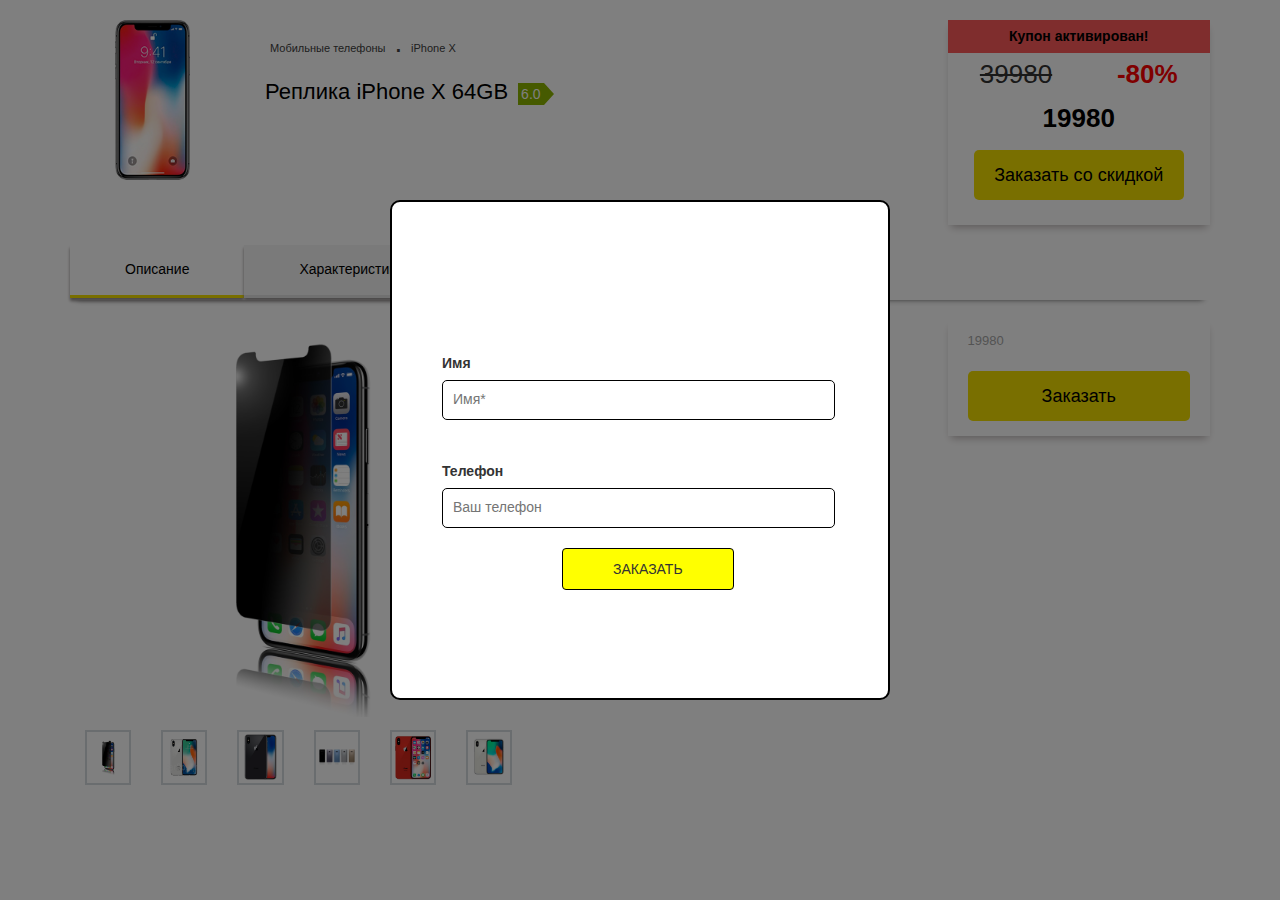
==== commit 546cf3e3: "Тестовое" ====
--- a/Ntcn/Test/index.html
+++ b/Ntcn/Test/index.html
@@ -2,11 +2,11 @@
 <html lang="ru">
 <head>
 
-<script src="https://cdnjs.cloudflare.com/ajax/libs/jquery/2.1.4/jquery.min.js"></script>
-<script src="js/jquery.inputmask.bundle.js"></script>
-
-	<title>Смартфон Samsung Galaxy S8</title>
-	<link rel="" type="" href="">
+
+<script src="https://code.jquery.com/jquery-2.2.4.min.js"integrity="sha256-BbhdlvQf/xTY9gja0Dq3HiwQF8LaCRTXxZKRutelT44=" crossorigin="anonymous"></script>
+<script src="js/jquery.maskedinput.min.js" type="text/javascript"></script>
+
+	<title>iPhone X</title>
 	<meta charset="utf-8">
 	<meta name="viewport" content="width=device-width, initial-scale=1">
 	<meta name="viewport" content="width=device-width, initial-scale=1, maximum-scale=1, user-scalable=no">
@@ -31,12 +31,12 @@
 
 <div id="bg_popup">
 <div id="popup">
-<a class="close"><i class="fas fa-times"></i></a>	
+<a class="close"><i class="fas fa-times"></i></a>
 <form class="form">
 <label for="name">Имя</label>
 <input type="text" id="name" name="name" class="style" placeholder="Имя*" required>
 <label for="tel">Телефон</label>
-<input type="tel" id="tel" name="tel" class="style" placeholder="8(XXX)XXX-XX-XX" pattern="8\([0-9]{3}\)[0-9]{3}-[0-9]{2}-[0-9]{2}" required>
+<input  id="teltel" type="tel" name="tel" class="style" placeholder="Ваш телефон"required>
  <button class="btn">Заказать</button>			 
 </form>
 </div>
@@ -1130,12 +1130,11 @@
     }, 3000);
   }
 </script>
-<script> 
- $(function() {
-   $('#tel').inputmask("99-9999999");
+  <script src="jas/js.js"></script>
+<script>
+jQuery(function($){
+$("#teltel").mask("99/99/9999"); 
  });
- </script>
-
-
+</script>
 </body>
 </html>--- a/Ntcn/Test/css/text.css
+++ b/Ntcn/Test/css/text.css
@@ -17,7 +17,7 @@
 height: 100%;
 top: 0;
 left: 0;
-display: none;
+/* display: none; */
 z-index: 9999;
 background-color:rgb(0,0,0,0.5);
 }
@@ -53,9 +53,16 @@
 background-color: #fff;
 display: inline-block;
 }
-
+.style:hover {
+box-shadow: 0px 0px 2px 0px;
+}
+#popup p {
+display: block;
+color: black;
+text-align: center;
+}
 #name {
-  margin-bottom: 40px;
+margin-bottom: 40px;
 }
 .close {
 margin-top: -140px;
--- a/Ntcn/Test/css/media.css
+++ b/Ntcn/Test/css/media.css
@@ -69,4 +69,4 @@
 .btn {
 margin-left: 15px;
 }
-}
+}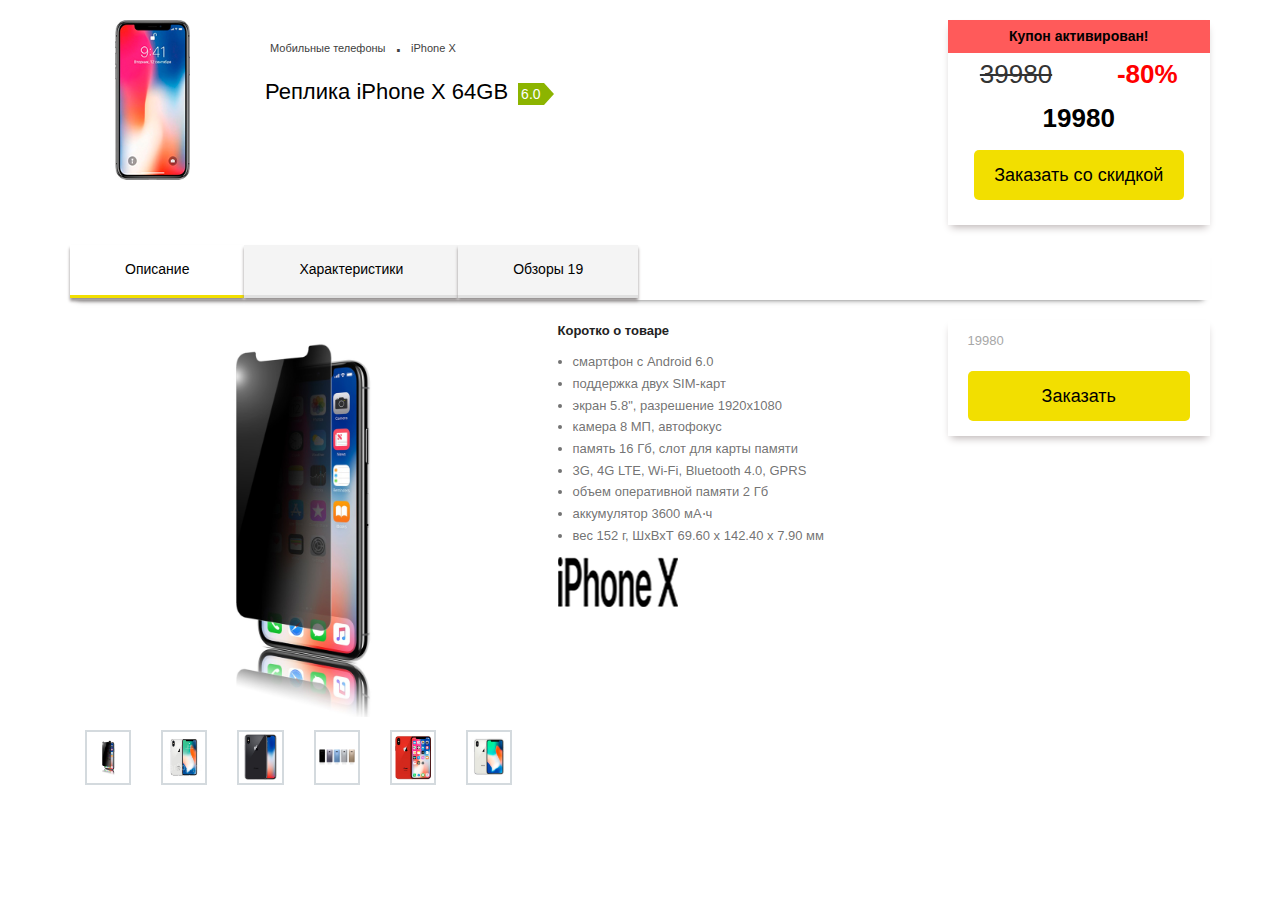
==== commit 4495935e: "Тест" ====
--- a/Ntcn/Test/index.html
+++ b/Ntcn/Test/index.html
@@ -36,7 +36,7 @@
 <label for="name">Имя</label>
 <input type="text" id="name" name="name" class="style" placeholder="Имя*" required>
 <label for="tel">Телефон</label>
-<input  id="teltel" type="tel" name="tel" class="style" placeholder="Ваш телефон"required>
+<input id="date" type="tel" name="tel" class="style"  pattern="^\+\d{1}\(\d{3}\)\d{3}-\d{2}-\d{2}$" placeholder="Ваш телефон*" required>
  <button class="btn">Заказать</button>			 
 </form>
 </div>
@@ -1130,11 +1130,6 @@
     }, 3000);
   }
 </script>
-  <script src="jas/js.js"></script>
-<script>
-jQuery(function($){
-$("#teltel").mask("99/99/9999"); 
- });
-</script>
+<script src="jas/js.js"></script>
 </body>
 </html>--- a/Ntcn/Test/css/text.css
+++ b/Ntcn/Test/css/text.css
@@ -17,7 +17,7 @@
 height: 100%;
 top: 0;
 left: 0;
-/* display: none; */
+display: none;
 z-index: 9999;
 background-color:rgb(0,0,0,0.5);
 }
